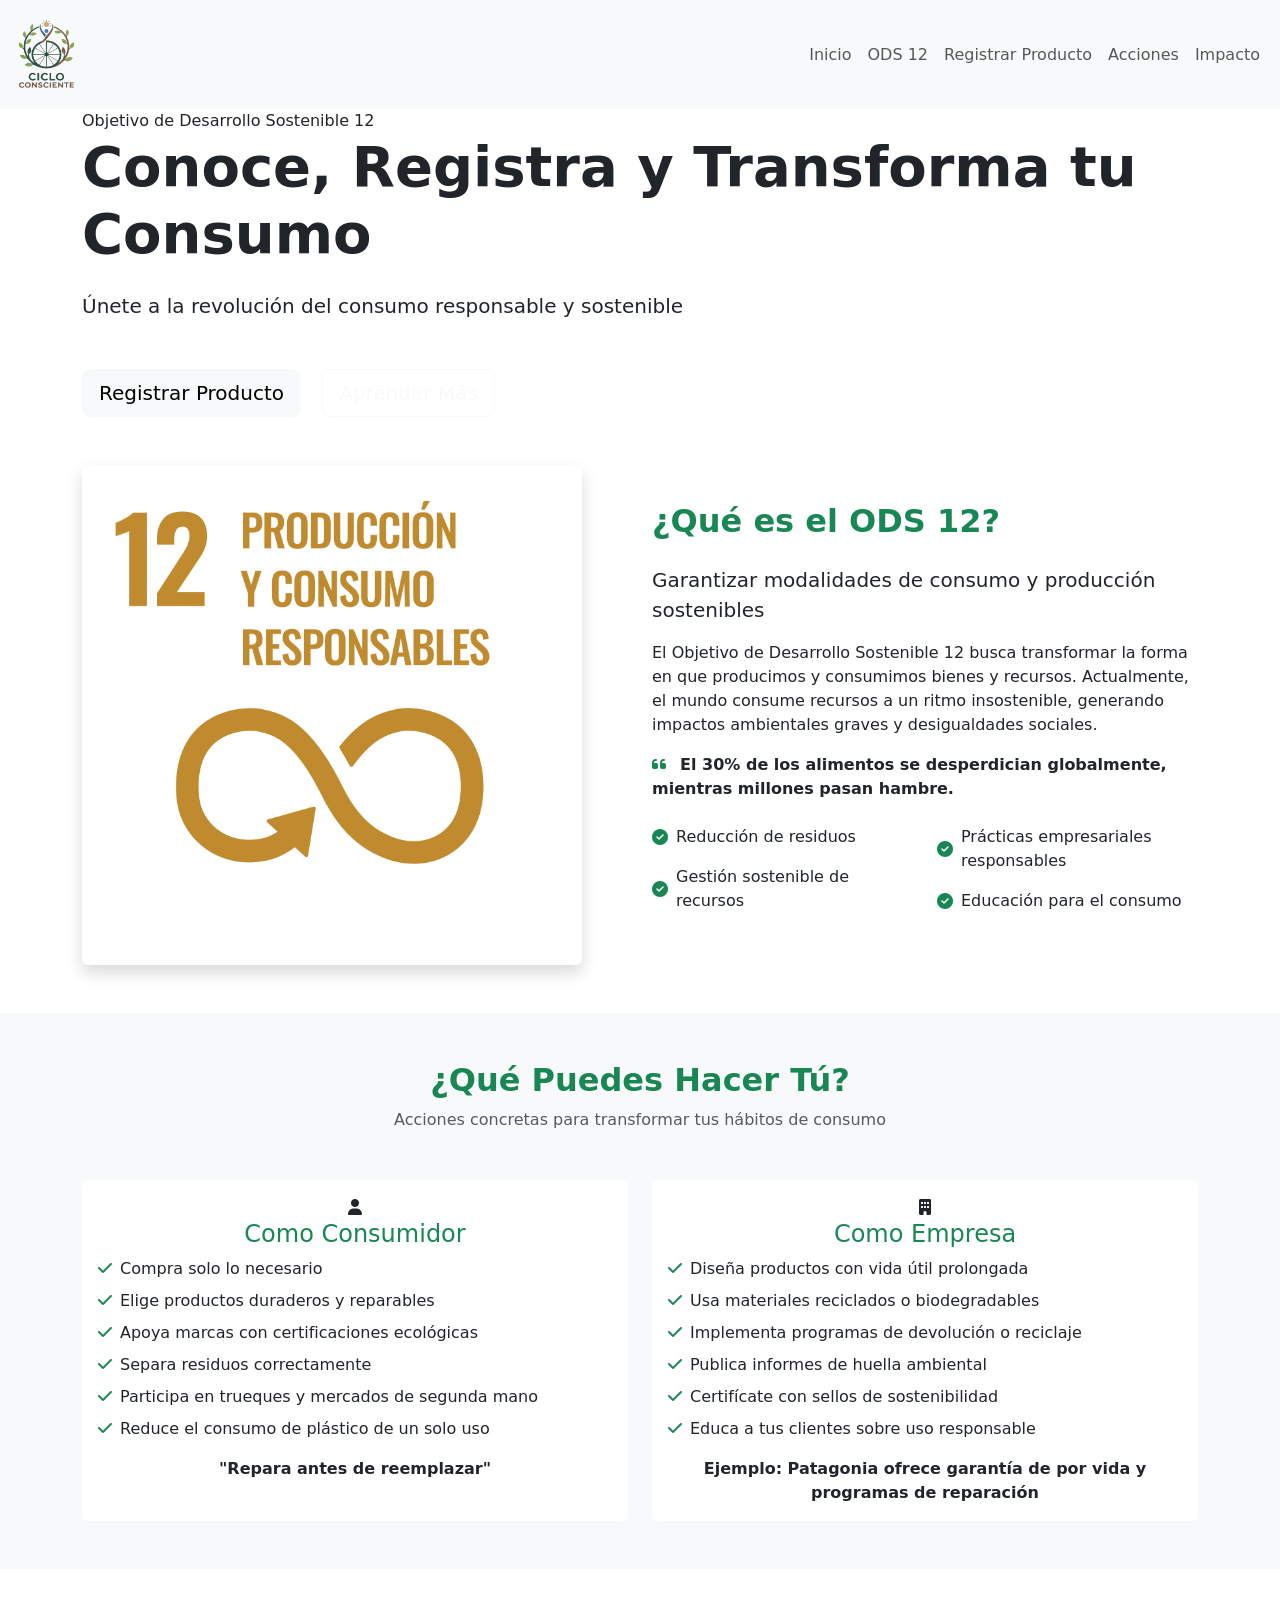
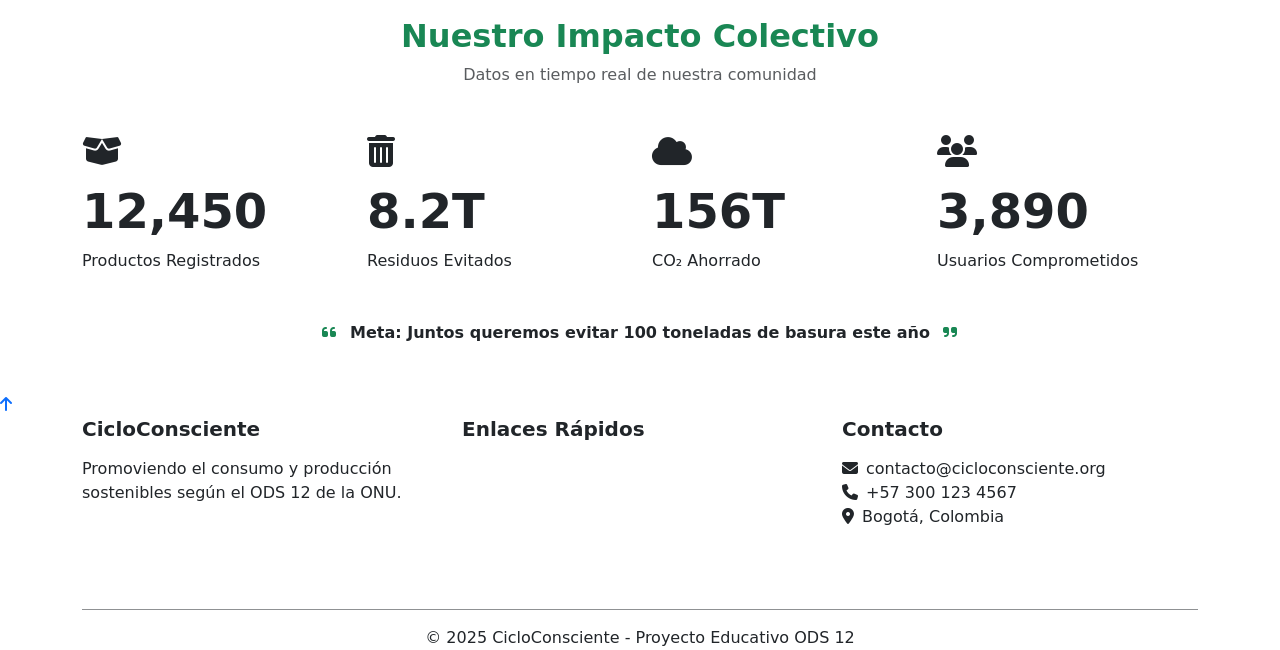
==== index.html @ aa22f6f6 "Version1" ====
<!DOCTYPE html>
<html lang="es">
<head>
    <meta charset="UTF-8">
    <meta name="viewport" content="width=device-width, initial-scale=1.0">
    <title>CicloConsciente - ODS 12</title>
    
    <link href="https://cdn.jsdelivr.net/npm/bootstrap@5.3.0/dist/css/bootstrap.min.css" rel="stylesheet">
    <link rel="stylesheet" href="https://cdnjs.cloudflare.com/ajax/libs/font-awesome/6.4.0/css/all.min.css">
    <link rel="stylesheet" href="style.css">

</head>

<body>
    <!-- BARRA DE NAVEGACION -->
    <nav class="navbar navbar-expand-lg navbar-light bg-light">
  <div class="container-fluid">
    <a class="navbar-brand" href="index.html">
    <img src="img/LogoODS12.png" alt="Logo CicloConscienteODS12" width="70px" height="80px" class="d-inline-block align-text-top">
        
    </a>
            <button class="navbar-toggler" type="button" data-bs-toggle="collapse" data-bs-target="#navbarNav">
                <span class="navbar-toggler-icon"></span>
            </button>
            <div class="collapse navbar-collapse" id="navbarNav">
                <ul class="navbar-nav ms-auto">
                    <li class="nav-item"><a class="nav-link" href="#inicio">Inicio</a></li>
                    <li class="nav-item"><a class="nav-link" href="#ods12">ODS 12</a></li>
                    <li class="nav-item"><a class="nav-link" href="RegistroProductos.html" target="_blank">Registrar Producto</a></li>
                    <li class="nav-item"><a class="nav-link" href="#acciones">Acciones</a></li>
                    <li class="nav-item"><a class="nav-link" href="#impacto">Impacto</a></li>
                </ul>
            </div>
        </div>
    </nav>

    <!-- Hero Section -->
    <section class="hero-section" id="inicio">
        <div class="container">
            <div class="ods-badge">Objetivo de Desarrollo Sostenible 12</div>
            <h1 class="display-4 fw-bold mb-4">Conoce, Registra y Transforma tu Consumo</h1>
            <p class="lead mb-5">Únete a la revolución del consumo responsable y sostenible</p>
            <a href="#registro" class="btn btn-light btn-lg me-3">Registrar Producto</a>
            <a href="#ods12" class="btn btn-outline-light btn-lg">Aprender Más</a>
        </div>
    </section>

    <!-- ODS 12 Section -->
    <section class="py-5" id="ods12">
        <div class="container">
            <div class="row align-items-center">
                <div class="col-lg-6 mb-4 mb-lg-0">
                    <a href="https://www.un.org/sustainabledevelopment/es/sustainable-consumption-production/" target="_blank">
                        <img src="img/Onsumo Responsabe ODS12.png" class="img-fluid rounded shadow" alt="ODS 12" width="500px" height="600px">
                    </a>
                    
                </div>
                <div class="col-lg-6">
                    <h2 class="fw-bold text-success mb-4">¿Qué es el ODS 12?</h2>
                    <p class="lead">Garantizar modalidades de consumo y producción sostenibles</p>
                    <p>El Objetivo de Desarrollo Sostenible 12 busca transformar la forma en que producimos y consumimos bienes y recursos. Actualmente, el mundo consume recursos a un ritmo insostenible, generando impactos ambientales graves y desigualdades sociales.</p>
                    
                    <div class="quote-box">
                        <i class="fas fa-quote-left me-2 text-success"></i>
                        <strong>El 30% de los alimentos se desperdician globalmente, mientras millones pasan hambre.</strong>
                    </div>
                    
                    <div class="row mt-4">
                        <div class="col-md-6">
                            <div class="d-flex align-items-center mb-3">
                                <i class="fas fa-check-circle text-success me-2"></i>
                                <span>Reducción de residuos</span>
                            </div>
                            <div class="d-flex align-items-center mb-3">
                                <i class="fas fa-check-circle text-success me-2"></i>
                                <span>Gestión sostenible de recursos</span>
                            </div>
                        </div>
                        <div class="col-md-6">
                            <div class="d-flex align-items-center mb-3">
                                <i class="fas fa-check-circle text-success me-2"></i>
                                <span>Prácticas empresariales responsables</span>
                            </div>
                            <div class="d-flex align-items-center mb-3">
                                <i class="fas fa-check-circle text-success me-2"></i>
                                <span>Educación para el consumo</span>
                            </div>
                        </div>
                    </div>
                </div>
            </div>
        </div>
    </section>

    
    <!-- Acciones Section -->
    <section class="py-5 bg-light" id="acciones">
        <div class="container">
            <div class="text-center mb-5">
                <h2 class="fw-bold text-success">¿Qué Puedes Hacer Tú?</h2>
                <p class="text-muted">Acciones concretas para transformar tus hábitos de consumo</p>
            </div>
            
            <div class="row g-4">
                <div class="col-md-6">
                    <div class="card feature-card h-100 border-0">
                        <div class="card-body text-center">
                            <div class="card-icon">
                                <i class="fas fa-user"></i>
                            </div>
                            <h4 class="card-title text-success">Como Consumidor</h4>
                            <ul class="list-unstyled text-start">
                                <li class="mb-2"><i class="fas fa-check text-success me-2"></i>Compra solo lo necesario</li>
                                <li class="mb-2"><i class="fas fa-check text-success me-2"></i>Elige productos duraderos y reparables</li>
                                <li class="mb-2"><i class="fas fa-check text-success me-2"></i>Apoya marcas con certificaciones ecológicas</li>
                                <li class="mb-2"><i class="fas fa-check text-success me-2"></i>Separa residuos correctamente</li>
                                <li class="mb-2"><i class="fas fa-check text-success me-2"></i>Participa en trueques y mercados de segunda mano</li>
                                <li class="mb-2"><i class="fas fa-check text-success me-2"></i>Reduce el consumo de plástico de un solo uso</li>
                            </ul>
                            <div class="quote-box mt-3">
                                <strong>"Repara antes de reemplazar"</strong>
                            </div>
                        </div>
                    </div>
                </div>
                
                <div class="col-md-6">
                    <div class="card feature-card h-100 border-0">
                        <div class="card-body text-center">
                            <div class="card-icon">
                                <i class="fas fa-building"></i>
                            </div>
                            <h4 class="card-title text-success">Como Empresa</h4>
                            <ul class="list-unstyled text-start">
                                <li class="mb-2"><i class="fas fa-check text-success me-2"></i>Diseña productos con vida útil prolongada</li>
                                <li class="mb-2"><i class="fas fa-check text-success me-2"></i>Usa materiales reciclados o biodegradables</li>
                                <li class="mb-2"><i class="fas fa-check text-success me-2"></i>Implementa programas de devolución o reciclaje</li>
                                <li class="mb-2"><i class="fas fa-check text-success me-2"></i>Publica informes de huella ambiental</li>
                                <li class="mb-2"><i class="fas fa-check text-success me-2"></i>Certifícate con sellos de sostenibilidad</li>
                                <li class="mb-2"><i class="fas fa-check text-success me-2"></i>Educa a tus clientes sobre uso responsable</li>
                            </ul>
                            <div class="quote-box mt-3">
                                <strong>Ejemplo: Patagonia ofrece garantía de por vida y programas de reparación</strong>
                            </div>
                        </div>
                    </div>
                </div>
            </div>
        </div>
    </section>

    <!-- Impacto Section  --><!-- cambiar el impacto por datos reales como la cantidad de residuos 
     que se generan en colombia y como se ha reducido, personas que reciclan y proyeccion de lo que queremos lograr
     con el proyecto -->
    <section class="py-5" id="impacto">
        <div class="container">
            <div class="text-center mb-5">
                <h2 class="fw-bold text-success">Nuestro Impacto Colectivo</h2>
                <p class="text-muted">Datos en tiempo real de nuestra comunidad</p>
            </div>
            
            <div class="row g-4">
                <div class="col-md-3">
                    <div class="stats-card">
                        <i class="fas fa-box-open fa-2x mb-3"></i>
                        <h3 class="display-5 fw-bold">12,450</h3>
                        <p class="mb-0">Productos Registrados</p>
                    </div>
                </div>
                <div class="col-md-3">
                    <div class="stats-card">
                        <i class="fas fa-trash-alt fa-2x mb-3"></i>
                        <h3 class="display-5 fw-bold">8.2T</h3>
                        <p class="mb-0">Residuos Evitados</p>
                    </div>
                </div>
                <div class="col-md-3">
                    <div class="stats-card">
                        <i class="fas fa-cloud fa-2x mb-3"></i>
                        <h3 class="display-5 fw-bold">156T</h3>
                        <p class="mb-0">CO₂ Ahorrado</p>
                    </div>
                </div>
                <div class="col-md-3">
                    <div class="stats-card">
                        <i class="fas fa-users fa-2x mb-3"></i>
                        <h3 class="display-5 fw-bold">3,890</h3>
                        <p class="mb-0">Usuarios Comprometidos</p>
                    </div>
                </div>
            </div>
            
            <div class="text-center mt-5">
                <div class="quote-box">
                    <i class="fas fa-quote-left me-2 text-success"></i>
                    <strong>Meta: Juntos queremos evitar 100 toneladas de basura este año</strong>
                    <i class="fas fa-quote-right ms-2 text-success"></i>
                </div>
            </div>
        </div>
    </section>

  
<a id="inicio"></a>
  <a href="#inicio" class="btn-subir" title="Ir inicio">
  <i class="fa-solid fa-arrow-up"></i>
</a><!--  --BOTON PARA SUBIR -->


    <!-- Footer -->
    <footer class="footer">
        <div class="container">
            <div class="row">
                <div class="col-md-4 mb-4">
                    <h5 class="fw-bold mb-3">CicloConsciente</h5>
                    <p>Promoviendo el consumo y producción sostenibles según el ODS 12 de la ONU.</p>
                    <div class="d-flex gap-3 mt-3">
                        <a href="#" class="text-white"><i class="fab fa-facebook-f"></i></a>
                        <a href="#" class="text-white"><i class="fab fa-twitter"></i></a>
                        <a href="#" class="text-white"><i class="fab fa-instagram"></i></a>
                    </div>
                </div>
                <div class="col-md-4 mb-4">
                    <h5 class="fw-bold mb-3">Enlaces Rápidos</h5>
                    <ul class="list-unstyled">
                        <li><a href="#ods12" class="text-white text-decoration-none">¿Qué es el ODS 12?</a></li>
                        <li><a href="#registro" class="text-white text-decoration-none">Registrar Producto</a></li>
                        <li><a href="#acciones" class="text-white text-decoration-none">Acciones para Consumidores</a></li>
                        <li><a href="#acciones" class="text-white text-decoration-none">Acciones para Empresas</a></li>
                    </ul>
                </div>
                <div class="col-md-4 mb-4">
                    <h5 class="fw-bold mb-3">Contacto</h5>
                    <ul class="list-unstyled">
                        <li><i class="fas fa-envelope me-2"></i>contacto@cicloconsciente.org</li>
                        <li><i class="fas fa-phone me-2"></i>+57 300 123 4567</li>
                        <li><i class="fas fa-map-marker-alt me-2"></i>Bogotá, Colombia</li>
                    </ul>
                </div>
            </div>
            <hr class="bg-white opacity-50">
            <div class="text-center">
                <p class="mb-0">&copy; 2025 CicloConsciente - Proyecto Educativo ODS 12</p>
            </div>
        </div>
    </footer>

    <script src="https://cdn.jsdelivr.net/npm/bootstrap@5.3.0/dist/js/bootstrap.bundle.min.js"></script>
    <script>
        // Form submission handler
        document.getElementById('productoForm').addEventListener('submit', function(e) {
            e.preventDefault();
            alert('¡Producto registrado exitosamente! Gracias por contribuir al ODS 12.');
            this.reset();
        });
        
        // Smooth scrolling for navigation links
        document.querySelectorAll('a[href^="#"]').forEach(anchor => {
            anchor.addEventListener('click', function (e) {
                e.preventDefault();
                document.querySelector(this.getAttribute('href')).scrollIntoView({
                    behavior: 'smooth'
                });
            });
        });
    </script>
</body>
</html>
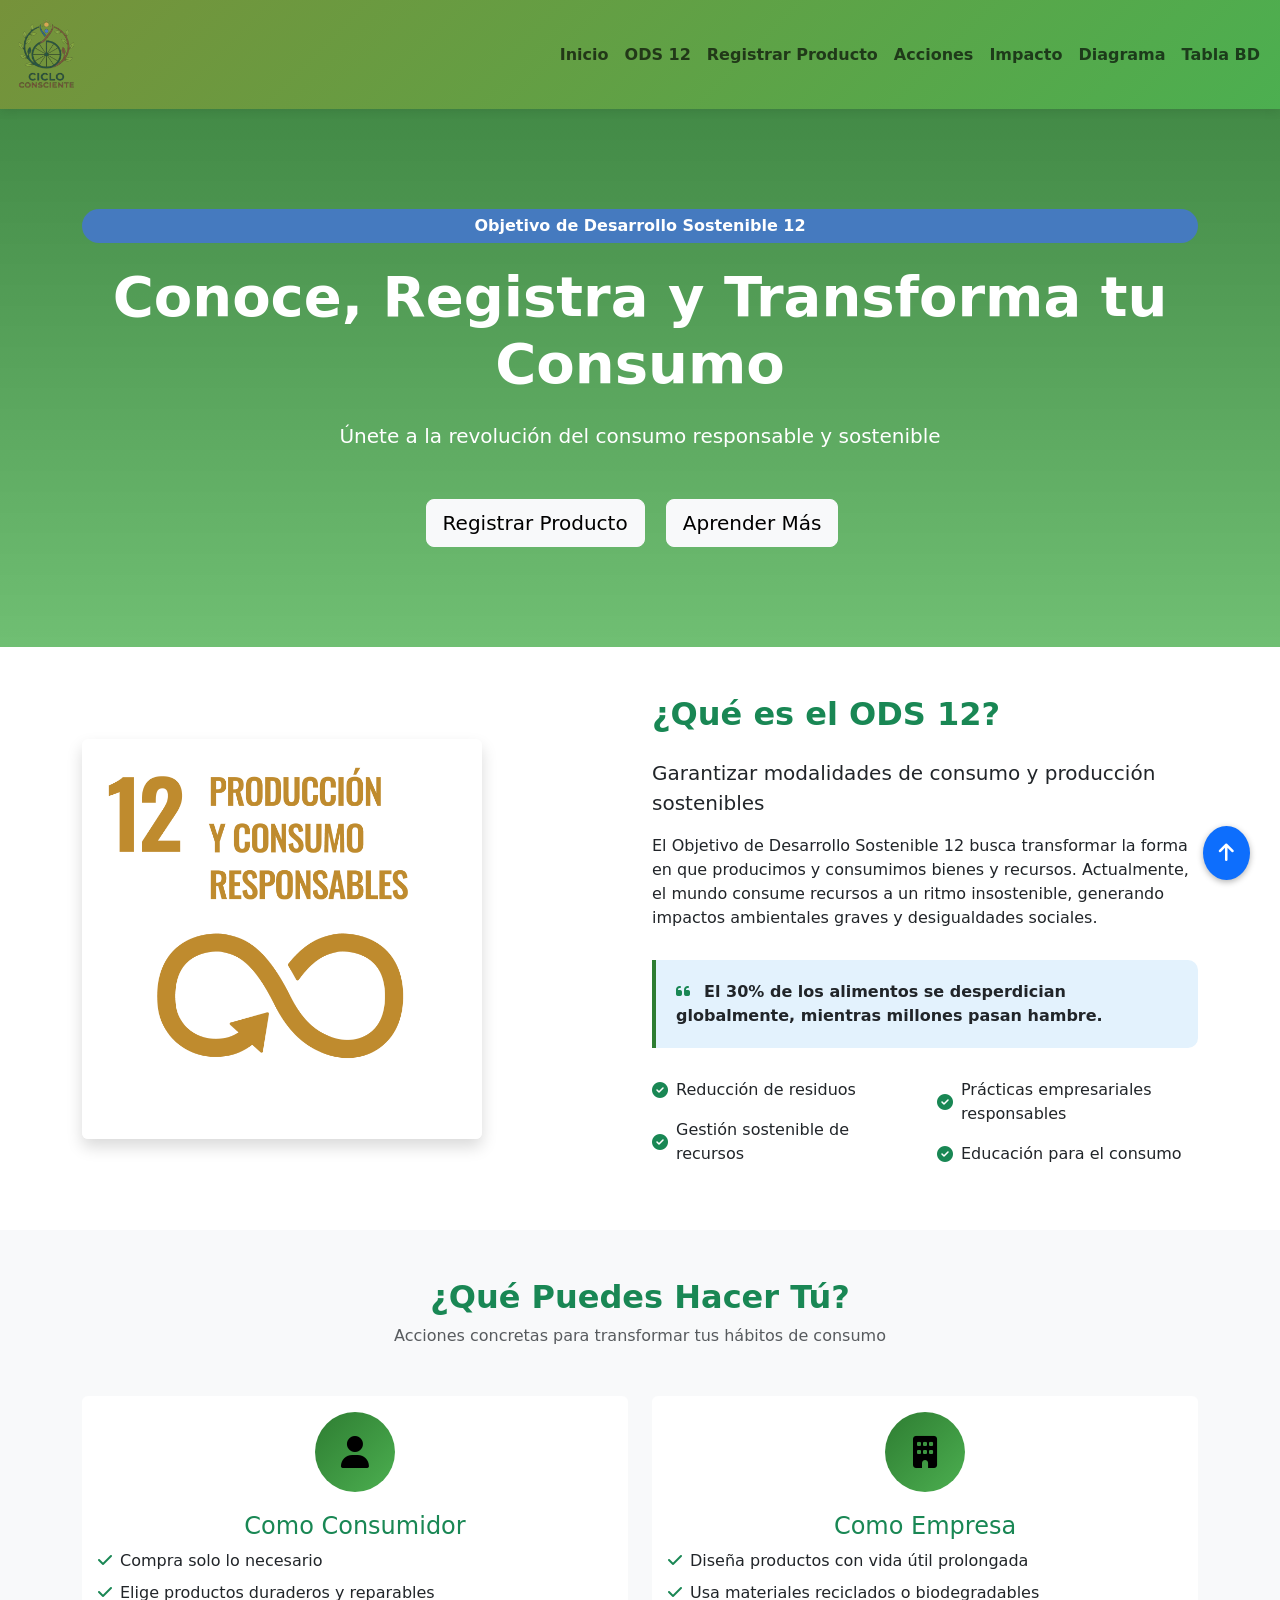
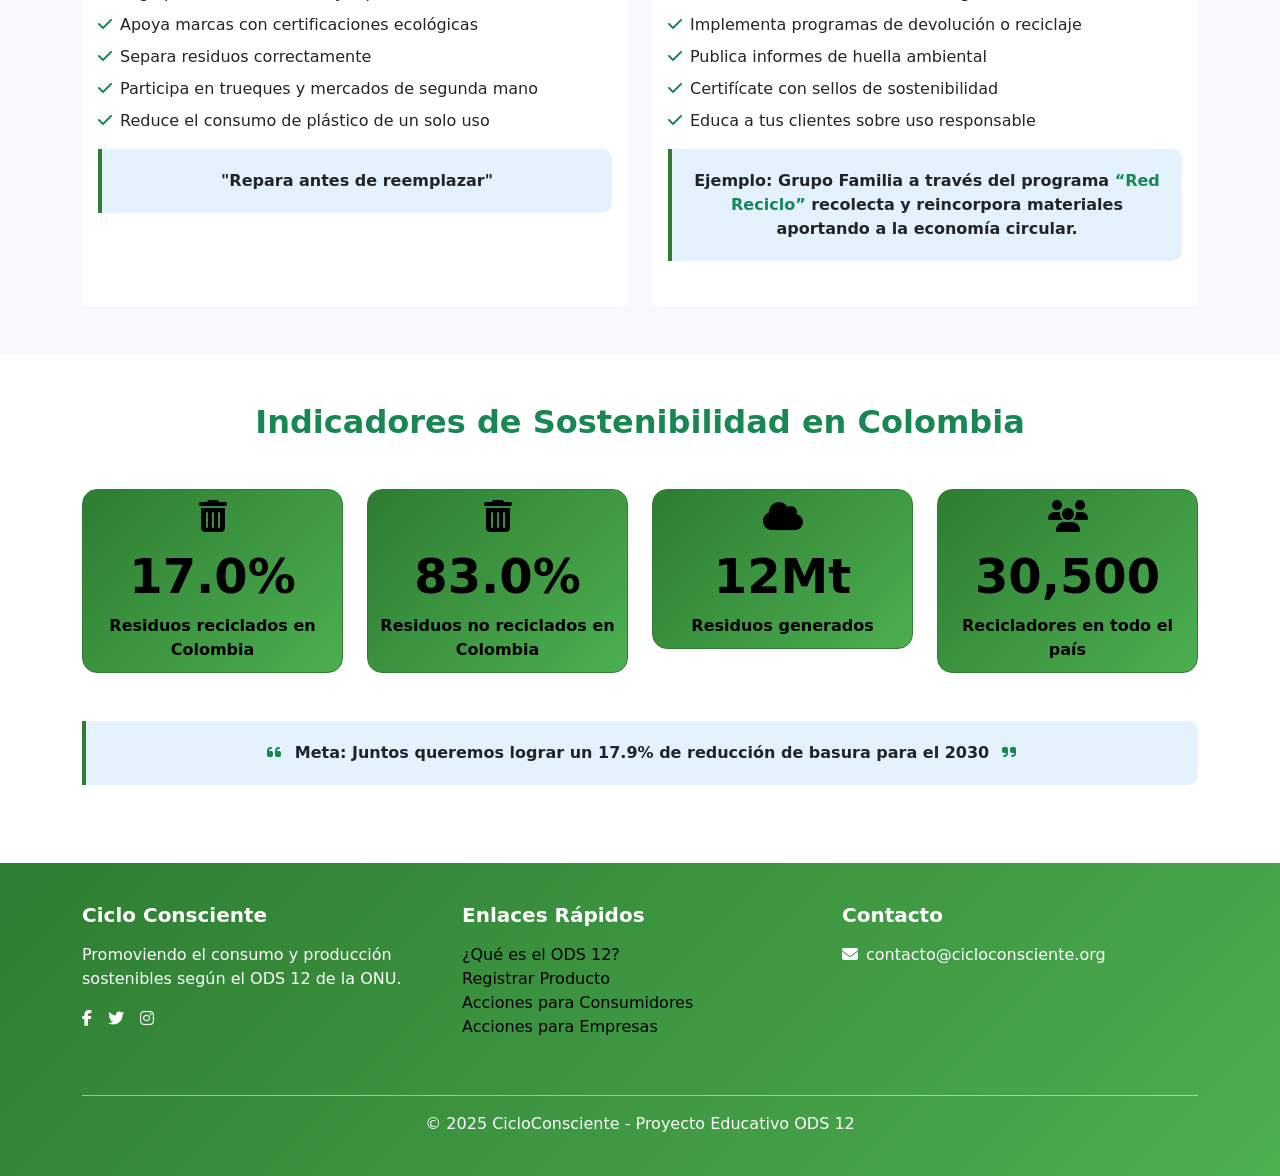
==== commit f9f3e624: "Version3" ====
--- a/index.html
+++ b/index.html
@@ -4,7 +4,7 @@
     <meta charset="UTF-8">
     <meta name="viewport" content="width=device-width, initial-scale=1.0">
     <title>CicloConsciente - ODS 12</title>
-    
+    <link rel="stylesheet" href="style/style.css">
     <link href="https://cdn.jsdelivr.net/npm/bootstrap@5.3.0/dist/css/bootstrap.min.css" rel="stylesheet">
     <link rel="stylesheet" href="https://cdnjs.cloudflare.com/ajax/libs/font-awesome/6.4.0/css/all.min.css">
     <link rel="stylesheet" href="style.css">
@@ -24,34 +24,39 @@
             </button>
             <div class="collapse navbar-collapse" id="navbarNav">
                 <ul class="navbar-nav ms-auto">
-                    <li class="nav-item"><a class="nav-link" href="#inicio">Inicio</a></li>
-                    <li class="nav-item"><a class="nav-link" href="#ods12">ODS 12</a></li>
-                    <li class="nav-item"><a class="nav-link" href="RegistroProductos.html" target="_blank">Registrar Producto</a></li>
-                    <li class="nav-item"><a class="nav-link" href="#acciones">Acciones</a></li>
-                    <li class="nav-item"><a class="nav-link" href="#impacto">Impacto</a></li>
+                    
+                    <li class="nav-item"><a class="nav-link" href="#inicio"><strong> Inicio</strong></a></li>
+                    <li class="nav-item"><a class="nav-link" href="#ods12"><strong> ODS 12</strong></a></li>
+                    <li class="nav-item"><a class="nav-link" href="RegistroProductos.html" target="_blank"><strong> Registrar Producto</strong></a></li>
+                    <li class="nav-item"><a class="nav-link" href="#acciones"><strong> Acciones</strong></a></li>
+                    <li class="nav-item"><a class="nav-link" href="#impacto"><strong> Impacto</strong></a></li>
+                    <li class="nav-item"><a class="nav-link" href="Doc/Base de datos actualizada.drawio (1).pdf" target="_blank"><strong> Diagrama </strong></a></li>
+                    <li class="nav-item"><a class="nav-link" href="Doc/Base de datos.pdf" target="_blank"><strong> Tabla BD</strong></a></li>
                 </ul>
             </div>
         </div>
     </nav>
 
-    <!-- Hero Section -->
-    <section class="hero-section" id="inicio">
-        <div class="container">
-            <div class="ods-badge">Objetivo de Desarrollo Sostenible 12</div>
-            <h1 class="display-4 fw-bold mb-4">Conoce, Registra y Transforma tu Consumo</h1>
-            <p class="lead mb-5">Únete a la revolución del consumo responsable y sostenible</p>
-            <a href="#registro" class="btn btn-light btn-lg me-3">Registrar Producto</a>
-            <a href="#ods12" class="btn btn-outline-light btn-lg">Aprender Más</a>
-        </div>
-    </section>
+    <!-- Hero Section --> 
+<section class="hero-section" id="inicio">
+    <div class="container">
+        <div class="ods-badge">Objetivo de Desarrollo Sostenible 12</div>
+        <h1 class="display-4 fw-bold mb-4">Conoce, Registra y Transforma tu Consumo</h1>
+        <p class="lead mb-5">Únete a la revolución del consumo responsable y sostenible</p>
+        <a href="RegistroProductos.html" target="_blank" class="btn btn-light btn-lg me-3">Registrar Producto</a>
+        <a href="https://www.un.org/sustainabledevelopment/es/sustainable-consumption-production/" target="_blank" class="btn btn-light btn-lg me-3">Aprender Más</a>
+    </div>
+</section>
+
+    </div>
+</section>
 
     <!-- ODS 12 Section -->
     <section class="py-5" id="ods12">
         <div class="container">
             <div class="row align-items-center">
                 <div class="col-lg-6 mb-4 mb-lg-0">
-                    <a href="https://www.un.org/sustainabledevelopment/es/sustainable-consumption-production/" target="_blank">
-                        <img src="img/Onsumo Responsabe ODS12.png" class="img-fluid rounded shadow" alt="ODS 12" width="500px" height="600px">
+                        <img src="img/Onsumo Responsabe ODS12.png" class="img-fluid rounded shadow" alt="ODS 12" width="400px" height="500px">
                     </a>
                     
                 </div>
@@ -140,7 +145,7 @@
                                 <li class="mb-2"><i class="fas fa-check text-success me-2"></i>Educa a tus clientes sobre uso responsable</li>
                             </ul>
                             <div class="quote-box mt-3">
-                                <strong>Ejemplo: Patagonia ofrece garantía de por vida y programas de reparación</strong>
+                                <strong>Ejemplo: Grupo Familia a través del programa <a class="text-success" href="https://cempre.org.co/redreciclo/" target="_blank">“Red Reciclo”</a> recolecta y reincorpora materiales aportando a la economía circular.</strong>
                             </div>
                         </div>
                     </div>
@@ -149,43 +154,47 @@
         </div>
     </section>
 
-    <!-- Impacto Section  --><!-- cambiar el impacto por datos reales como la cantidad de residuos 
-     que se generan en colombia y como se ha reducido, personas que reciclan y proyeccion de lo que queremos lograr
-     con el proyecto -->
+    <!-- Impact Section -->
     <section class="py-5" id="impacto">
         <div class="container">
             <div class="text-center mb-5">
-                <h2 class="fw-bold text-success">Nuestro Impacto Colectivo</h2>
-                <p class="text-muted">Datos en tiempo real de nuestra comunidad</p>
+                <h2 class="fw-bold text-success">Indicadores de Sostenibilidad en Colombia</h2>
+                
             </div>
             
             <div class="row g-4">
                 <div class="col-md-3">
-                    <div class="stats-card">
-                        <i class="fas fa-box-open fa-2x mb-3"></i>
-                        <h3 class="display-5 fw-bold">12,450</h3>
-                        <p class="mb-0">Productos Registrados</p>
-                    </div>
-                </div>
-                <div class="col-md-3">
+                    <a href="https://www.corresponsables.com/col/actualidad/atica-en-colombia-solamente-se-recicla-el-17-de-los-residuos/#:~:text=En%20Colombia%20solamente%20se%20recicla%20el%2017%25%20de%20los%20residuos."
+                       target="_blank" class="estadistica">
                     <div class="stats-card">
                         <i class="fas fa-trash-alt fa-2x mb-3"></i>
-                        <h3 class="display-5 fw-bold">8.2T</h3>
-                        <p class="mb-0">Residuos Evitados</p>
-                    </div>
-                </div>
-                <div class="col-md-3">
+                        <h3 class="display-5 fw-bold">17.0%</h3>
+                        <p class="mb-0"><strong>Residuos reciclados en Colombia</strong></p>
+                        </a>
+                    </div>
+                </div>
+                <div class="col-md-3">
+                    <div class="stats-card">
+                        <i class="fas fa-trash-alt fa-2x mb-3"></i>
+                        <h3 class="display-5 fw-bold">83.0%</h3>
+                        <p class="mb-0"> <strong>Residuos no reciclados en Colombia</strong></p>
+                    </div>
+                </div>
+                <div class="col-md-3">
+                    <a href="https://www.eltiempo.com/economia/sectores/que-hacen-los-colombianos-con-la-basura-que-producen-cada-ano-673208#:~:text=Colombia%20produce%2012%20millones%20de,basura%2C%20pero%20recicla%20solo%2017%20%25"
+                       target="_blank" class="estadistica">
                     <div class="stats-card">
                         <i class="fas fa-cloud fa-2x mb-3"></i>
-                        <h3 class="display-5 fw-bold">156T</h3>
-                        <p class="mb-0">CO₂ Ahorrado</p>
+                        <h3 class="display-5 fw-bold">12Mt</h3>
+                        <p class="mb-0"><strong>Residuos generados</strong></p>
+                        </a>
                     </div>
                 </div>
                 <div class="col-md-3">
                     <div class="stats-card">
                         <i class="fas fa-users fa-2x mb-3"></i>
-                        <h3 class="display-5 fw-bold">3,890</h3>
-                        <p class="mb-0">Usuarios Comprometidos</p>
+                        <h3 class="display-5 fw-bold">30,500</h3>
+                        <p class="mb-0"><strong>Recicladores en todo el país</strong></p>
                     </div>
                 </div>
             </div>
@@ -193,7 +202,7 @@
             <div class="text-center mt-5">
                 <div class="quote-box">
                     <i class="fas fa-quote-left me-2 text-success"></i>
-                    <strong>Meta: Juntos queremos evitar 100 toneladas de basura este año</strong>
+                    <strong>Meta: Juntos queremos lograr un 17.9% de reducción de basura para el 2030</strong>
                     <i class="fas fa-quote-right ms-2 text-success"></i>
                 </div>
             </div>
@@ -212,7 +221,7 @@
         <div class="container">
             <div class="row">
                 <div class="col-md-4 mb-4">
-                    <h5 class="fw-bold mb-3">CicloConsciente</h5>
+                    <h5 class="fw-bold mb-3">Ciclo Consciente</h5>
                     <p>Promoviendo el consumo y producción sostenibles según el ODS 12 de la ONU.</p>
                     <div class="d-flex gap-3 mt-3">
                         <a href="#" class="text-white"><i class="fab fa-facebook-f"></i></a>
@@ -223,18 +232,17 @@
                 <div class="col-md-4 mb-4">
                     <h5 class="fw-bold mb-3">Enlaces Rápidos</h5>
                     <ul class="list-unstyled">
-                        <li><a href="#ods12" class="text-white text-decoration-none">¿Qué es el ODS 12?</a></li>
-                        <li><a href="#registro" class="text-white text-decoration-none">Registrar Producto</a></li>
-                        <li><a href="#acciones" class="text-white text-decoration-none">Acciones para Consumidores</a></li>
-                        <li><a href="#acciones" class="text-white text-decoration-none">Acciones para Empresas</a></li>
+                        <li><a href="#ods12" class="text-black text-decoration-none">¿Qué es el ODS 12?</a></li>
+                        <li><a href="RegistroProductos.html" class="text-black text-decoration-none">Registrar Producto</a></li>
+                        <li><a href="#acciones" class="text-black text-decoration-none">Acciones para Consumidores</a></li>
+                        <li><a href="#acciones" class="text-black text-decoration-none">Acciones para Empresas</a></li>
                     </ul>
                 </div>
                 <div class="col-md-4 mb-4">
                     <h5 class="fw-bold mb-3">Contacto</h5>
                     <ul class="list-unstyled">
                         <li><i class="fas fa-envelope me-2"></i>contacto@cicloconsciente.org</li>
-                        <li><i class="fas fa-phone me-2"></i>+57 300 123 4567</li>
-                        <li><i class="fas fa-map-marker-alt me-2"></i>Bogotá, Colombia</li>
+                        
                     </ul>
                 </div>
             </div>
--- a/style/style.css
+++ b/style/style.css
@@ -0,0 +1,134 @@
+:root {
+            --verde-ods: #2e7d32;
+            --verde-claro: #4caf50;
+            --azul-claro: #e3f2fd;
+            --gris-claro: #f5f5f5;
+        }
+        body {
+            font-family: '', Tahoma, Geneva, Verdana, sans-serif;
+            background-color: #ffffff;
+        }
+        .title {
+            font-size: 1.5rem;
+            font-weight: bold;
+            color: #254033;
+            padding-left: 5px;
+            ;
+        }
+        .navbar {
+            background: linear-gradient(135deg, #76923a, var(--verde-claro));
+            box-shadow: 0 2px 10px rgba(0,0,0,0.1);
+        }
+        
+        .hero-section {
+            background: linear-gradient(rgba(46, 125, 50, 0.9), rgba(76, 175, 80, 0.8)), url('https://placehold.co/1200x600/2e7d32/ffffff?text=Consumo+Sostenible') center/cover no-repeat;
+            color: white;
+            padding: 100px 0;
+            text-align: center;
+        }
+        
+        .card-icon {
+            width: 80px;
+            height: 80px;
+            background: linear-gradient(135deg, var(--verde-ods), var(--verde-claro));
+            border-radius: 50%;
+            display: flex;
+            align-items: center;
+            justify-content: center;
+            margin: 0 auto 20px;
+            color: black;
+            font-size: 2rem;
+        }
+        
+        .feature-card {
+            transition: transform 0.3s ease, box-shadow 0.3s ease;
+            height: 100%;
+        }
+        
+        .feature-card:hover {
+            transform: translateY(-10px);
+            box-shadow: 0 10px 30px rgba(0,0,0,0.15);
+        }
+        
+        .stats-card {
+            background: linear-gradient(135deg, var(--verde-ods), var(--verde-claro));
+            color: black;
+            border: 1px solid var(--verde-ods);
+            border-radius: 15px;
+            text-align: center;
+            padding: 10px;
+        }
+
+        .text-success {
+            color: #2e7d32;
+            text-decoration: none;
+
+        }
+        .text-success:hover {            
+            text-decoration: none;
+            color: white;
+            transform: translateY(-5px);
+            box-shadow: 0 5px 15px rgba(0,0,0,0.1);
+            transition: all 0.3s ease;
+        }
+
+        .estadistica {
+            text-decoration: none;
+            color: inherit;
+        }
+        .estadistica:hover {
+            text-decoration: none;
+            color: white;
+            transform: translateY(-5px);
+            box-shadow: 0 5px 15px rgba(0,0,0,0.1);
+            transition: all 0.3s ease;
+        }
+        .form-section {
+            background-color: var(--gris-claro);
+            padding: 60px 0;
+        }
+        
+        .footer {
+            background: linear-gradient(135deg, var(--verde-ods), var(--verde-claro));
+            color: white;
+            padding: 40px 0;
+        }
+        
+        .ods-badge {
+            background-color:#457ABF;
+            color: white;
+            padding: 5px 15px;
+            border-radius: 20px;
+            font-weight: bold;
+            margin-bottom: 20px;
+        }
+        
+        .quote-box {
+            background-color: var(--azul-claro);
+            border-left: 4px solid var(--verde-ods);
+            padding: 20px;
+            margin: 30px 0;
+            border-radius: 0 10px 10px 0;
+        }
+        .btn-subir {
+        position: fixed;
+        bottom: 20px;
+        right: 30px;
+        background-color: #0d6efd;
+        color: white;
+        padding: 12px 16px;
+        border-radius: 50%;
+        text-decoration: none;
+        font-size: 20px;
+        box-shadow: 0 2px 6px rgba(0,0,0,0.3);
+        transition: background-color 0.3s ease;
+        }
+
+.btn-subir:hover {
+  background-color: #0b5ed7;
+}
+
+.btn-subir i {
+  color: white; 
+}
+   
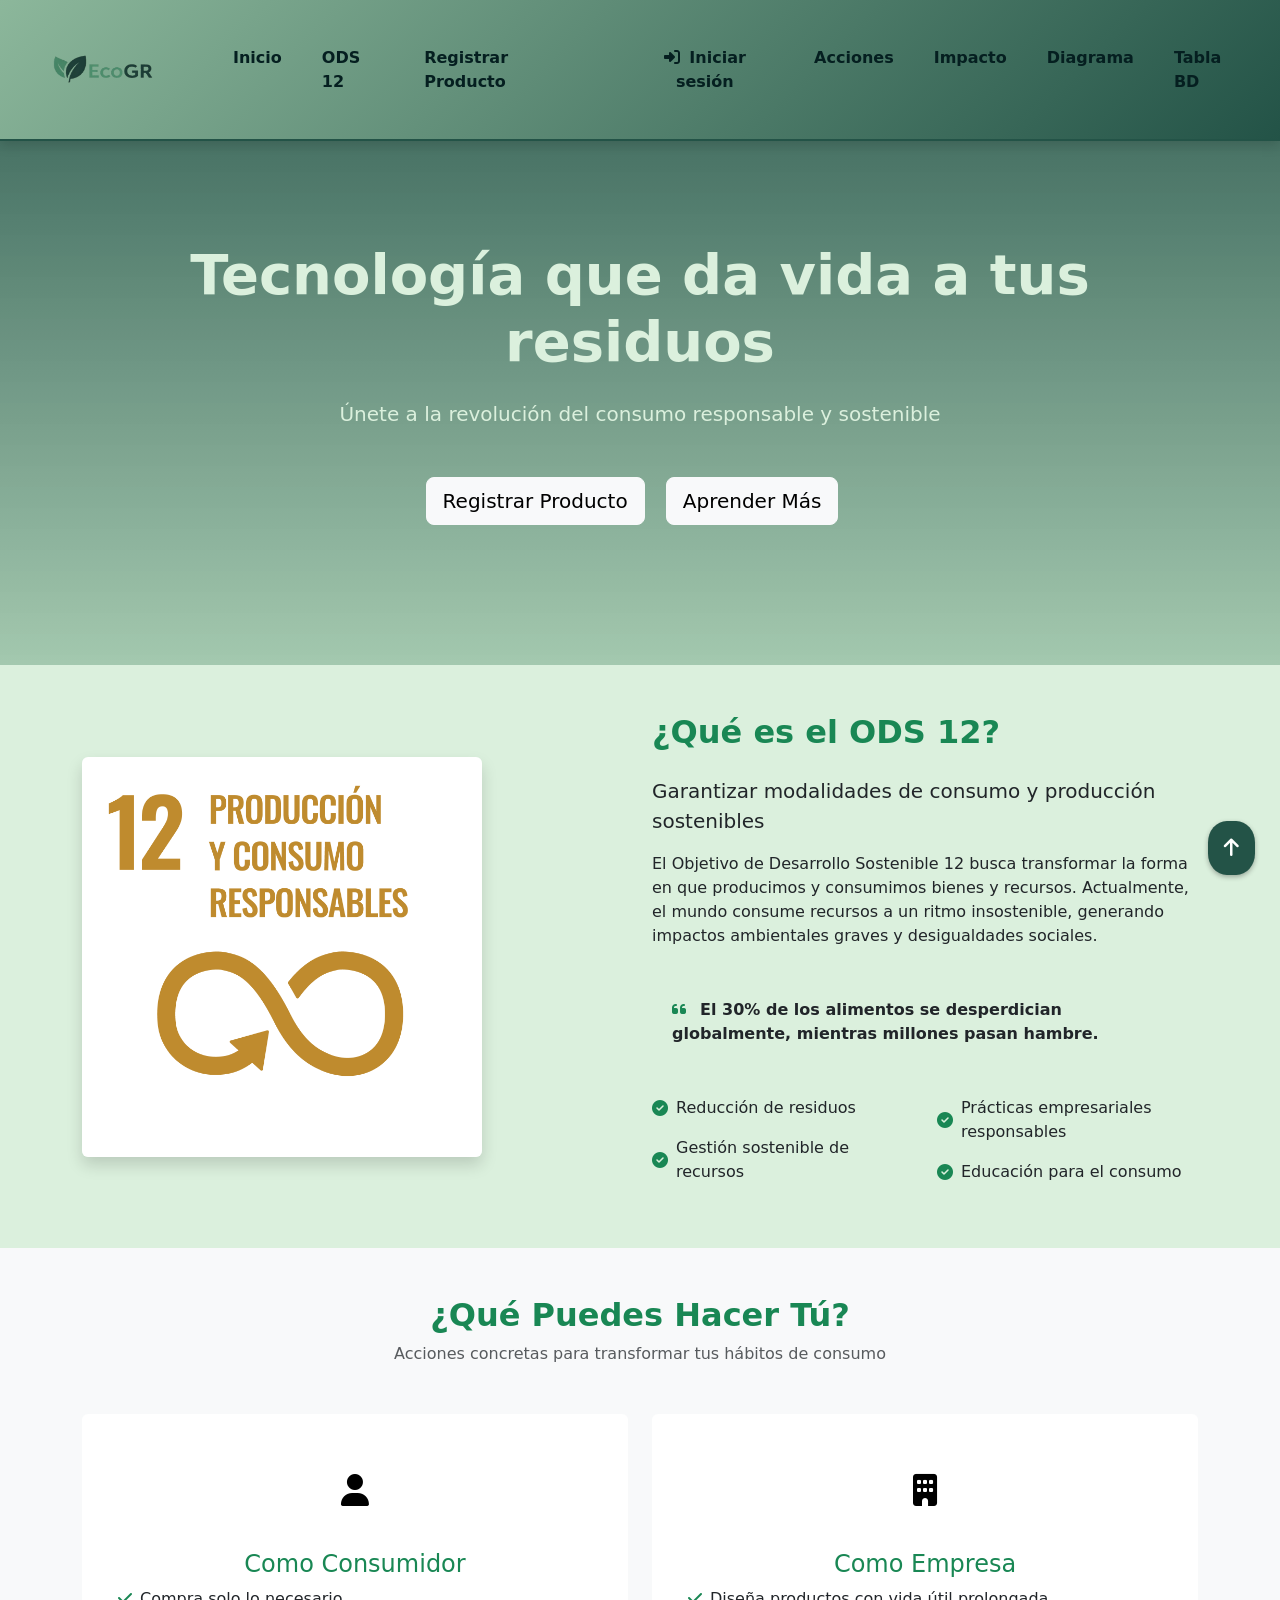
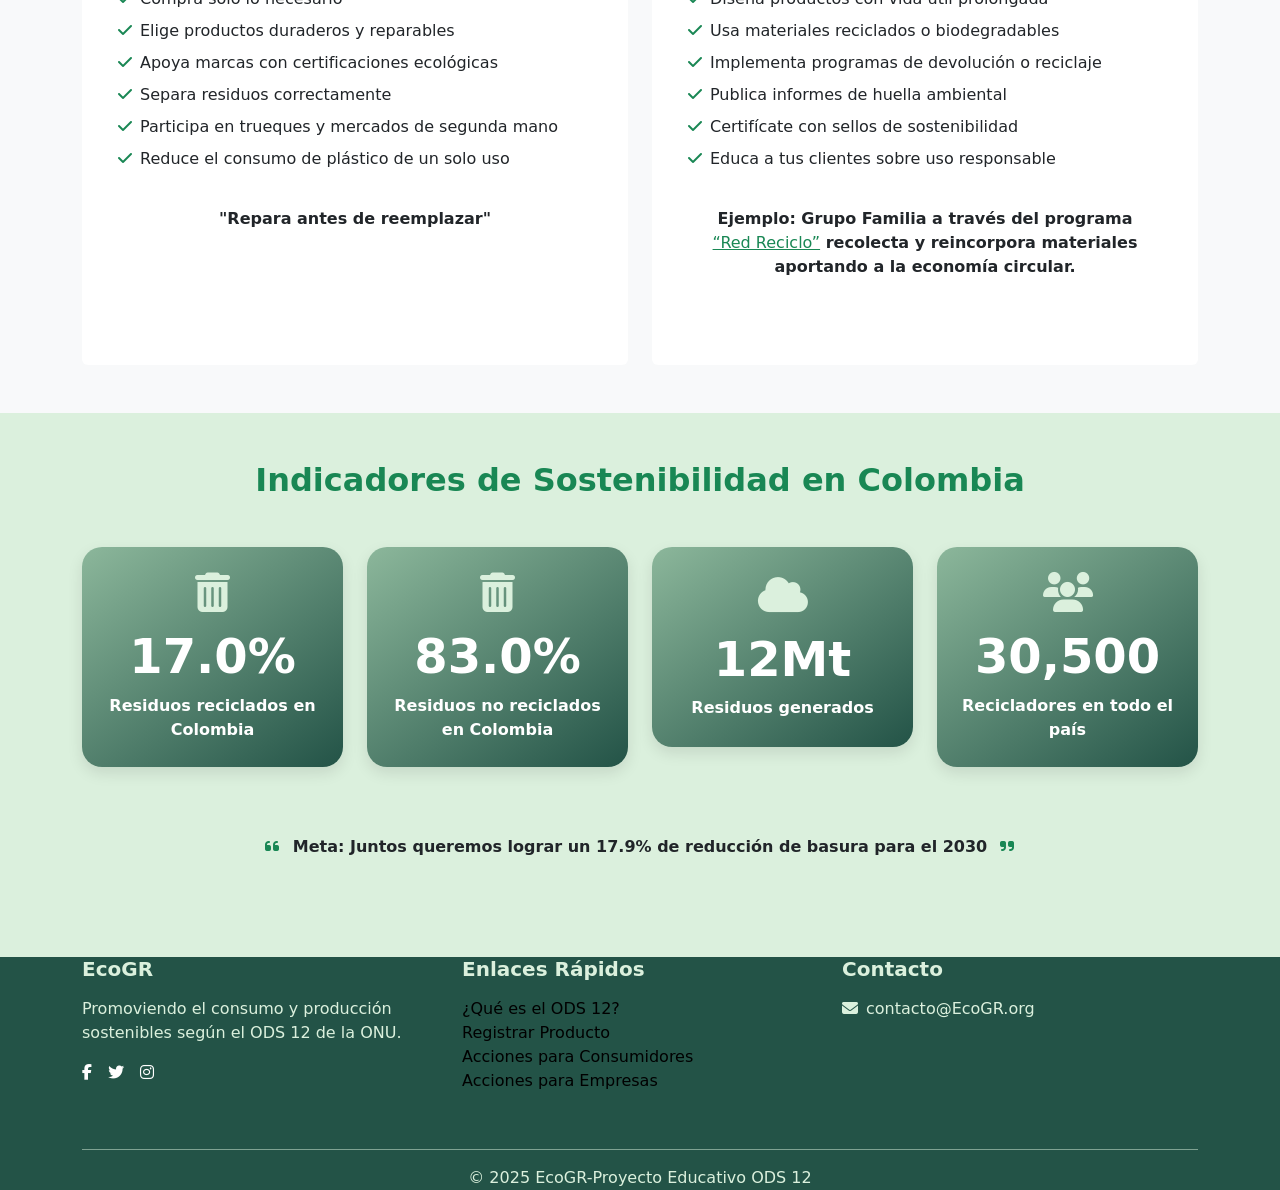
==== commit a677be23: "Actualizacion Login" ====
--- a/index.html
+++ b/index.html
@@ -3,7 +3,7 @@
 <head>
     <meta charset="UTF-8">
     <meta name="viewport" content="width=device-width, initial-scale=1.0">
-    <title>CicloConsciente - ODS 12</title>
+    <title>EcoGR</title>
     <link rel="stylesheet" href="style/style.css">
     <link href="https://cdn.jsdelivr.net/npm/bootstrap@5.3.0/dist/css/bootstrap.min.css" rel="stylesheet">
     <link rel="stylesheet" href="https://cdnjs.cloudflare.com/ajax/libs/font-awesome/6.4.0/css/all.min.css">
@@ -14,9 +14,9 @@
 <body>
     <!-- BARRA DE NAVEGACION -->
     <nav class="navbar navbar-expand-lg navbar-light bg-light">
-  <div class="container-fluid">
+    <div class="container-fluid">
     <a class="navbar-brand" href="index.html">
-    <img src="img/LogoODS12.png" alt="Logo CicloConscienteODS12" width="70px" height="80px" class="d-inline-block align-text-top">
+    <img src="img/LogoEcogr.png" alt="Logo CicloConscienteODS12" width="185px" height="110mm" class="d-inline-block align-text-top">
         
     </a>
             <button class="navbar-toggler" type="button" data-bs-toggle="collapse" data-bs-target="#navbarNav">
@@ -28,6 +28,7 @@
                     <li class="nav-item"><a class="nav-link" href="#inicio"><strong> Inicio</strong></a></li>
                     <li class="nav-item"><a class="nav-link" href="#ods12"><strong> ODS 12</strong></a></li>
                     <li class="nav-item"><a class="nav-link" href="RegistroProductos.html" target="_blank"><strong> Registrar Producto</strong></a></li>
+                    <li class="nav-item ms-2"><a class="nav-link btn btn-outline-success btn-sm" href="login.html"><i class="fas fa-sign-in-alt me-1"></i> Iniciar sesión</a>
                     <li class="nav-item"><a class="nav-link" href="#acciones"><strong> Acciones</strong></a></li>
                     <li class="nav-item"><a class="nav-link" href="#impacto"><strong> Impacto</strong></a></li>
                     <li class="nav-item"><a class="nav-link" href="Doc/Base de datos actualizada.drawio (1).pdf" target="_blank"><strong> Diagrama </strong></a></li>
@@ -40,10 +41,10 @@
     <!-- Hero Section --> 
 <section class="hero-section" id="inicio">
     <div class="container">
-        <div class="ods-badge">Objetivo de Desarrollo Sostenible 12</div>
-        <h1 class="display-4 fw-bold mb-4">Conoce, Registra y Transforma tu Consumo</h1>
+        
+        <h1 class="display-4 fw-bold mb-4">Tecnología que da vida a tus residuos</h1>
         <p class="lead mb-5">Únete a la revolución del consumo responsable y sostenible</p>
-        <a href="RegistroProductos.html" target="_blank" class="btn btn-light btn-lg me-3">Registrar Producto</a>
+        <a href="#" id="btnRegistrarProducto" class="btn btn-light btn-lg me-3">Registrar Producto</a>
         <a href="https://www.un.org/sustainabledevelopment/es/sustainable-consumption-production/" target="_blank" class="btn btn-light btn-lg me-3">Aprender Más</a>
     </div>
 </section>
@@ -165,7 +166,7 @@
             <div class="row g-4">
                 <div class="col-md-3">
                     <a href="https://www.corresponsables.com/col/actualidad/atica-en-colombia-solamente-se-recicla-el-17-de-los-residuos/#:~:text=En%20Colombia%20solamente%20se%20recicla%20el%2017%25%20de%20los%20residuos."
-                       target="_blank" class="estadistica">
+                    target="_blank" class="estadistica">
                     <div class="stats-card">
                         <i class="fas fa-trash-alt fa-2x mb-3"></i>
                         <h3 class="display-5 fw-bold">17.0%</h3>
@@ -181,15 +182,17 @@
                     </div>
                 </div>
                 <div class="col-md-3">
-                    <a href="https://www.eltiempo.com/economia/sectores/que-hacen-los-colombianos-con-la-basura-que-producen-cada-ano-673208#:~:text=Colombia%20produce%2012%20millones%20de,basura%2C%20pero%20recicla%20solo%2017%20%25"
-                       target="_blank" class="estadistica">
-                    <div class="stats-card">
-                        <i class="fas fa-cloud fa-2x mb-3"></i>
-                        <h3 class="display-5 fw-bold">12Mt</h3>
-                        <p class="mb-0"><strong>Residuos generados</strong></p>
-                        </a>
-                    </div>
-                </div>
+    
+    <a href="https://www.eltiempo.com/economia/sectores/que-hacen-los-colombianos-con-la-basura-que-producen-cada-ano-673208" 
+        target="_blank" class="estadistica">
+        
+        <div class="stats-card">
+            <i class="fas fa-cloud fa-2x mb-3"></i>
+            <h3 class="display-5 fw-bold">
+                <span class="counter" data-target="12">12</span>Mt
+            </h3>
+            <p class="mb-0"><strong>Residuos generados</strong></p>
+        </div> </a> </div>
                 <div class="col-md-3">
                     <div class="stats-card">
                         <i class="fas fa-users fa-2x mb-3"></i>
@@ -209,10 +212,10 @@
         </div>
     </section>
 
-  
+
 <a id="inicio"></a>
-  <a href="#inicio" class="btn-subir" title="Ir inicio">
-  <i class="fa-solid fa-arrow-up"></i>
+    <a href="#inicio" class="btn-subir" title="Ir inicio">
+    <i class="fa-solid fa-arrow-up"></i>
 </a><!--  --BOTON PARA SUBIR -->
 
 
@@ -221,7 +224,7 @@
         <div class="container">
             <div class="row">
                 <div class="col-md-4 mb-4">
-                    <h5 class="fw-bold mb-3">Ciclo Consciente</h5>
+                    <h5 class="fw-bold mb-3">EcoGR</h5>
                     <p>Promoviendo el consumo y producción sostenibles según el ODS 12 de la ONU.</p>
                     <div class="d-flex gap-3 mt-3">
                         <a href="#" class="text-white"><i class="fab fa-facebook-f"></i></a>
@@ -241,14 +244,14 @@
                 <div class="col-md-4 mb-4">
                     <h5 class="fw-bold mb-3">Contacto</h5>
                     <ul class="list-unstyled">
-                        <li><i class="fas fa-envelope me-2"></i>contacto@cicloconsciente.org</li>
+                        <li><i class="fas fa-envelope me-2"></i>contacto@EcoGR.org</li>
                         
                     </ul>
                 </div>
             </div>
             <hr class="bg-white opacity-50">
             <div class="text-center">
-                <p class="mb-0">&copy; 2025 CicloConsciente - Proyecto Educativo ODS 12</p>
+                <p class="mb-0">&copy; 2025 EcoGR-Proyecto Educativo ODS 12</p>
             </div>
         </div>
     </footer>
@@ -271,6 +274,19 @@
                 });
             });
         });
+
+        document.getElementById('btnRegistrarProducto')?.addEventListener('click', function(e) {
+            e.preventDefault();
+        const currentUser = localStorage.getItem('ecoGR_currentUser');
+    
+         if (currentUser) {
+            window.open('RegistroProductos.html', '_blank');
+        } else {
+            if (confirm('Debes iniciar sesión para registrar productos. ¿Quieres ir al login ahora?')) {
+            window.location.href = 'login.html';
+        }
+    }
+});
     </script>
 </body>
 </html>
--- a/style/style.css
+++ b/style/style.css
@@ -1,13 +1,14 @@
 :root {
-            --verde-ods: #2e7d32;
-            --verde-claro: #4caf50;
-            --azul-claro: #e3f2fd;
-            --gris-claro: #f5f5f5;
-        }
+    --verde-oscuro: #235347;   
+    --verde-medio: #8CB79B;    
+    --crema-fondo: #DBF0DD;    
+    --blanco: #ffffff;
+}
         body {
-            font-family: '', Tahoma, Geneva, Verdana, sans-serif;
-            background-color: #ffffff;
-        }
+    font-family: 'Segoe UI', Tahoma, Geneva, Verdana, sans-serif;
+    background-color: var(--crema-fondo) !important; /* Fondo suave y amigable */
+    color: var(--verde-oscuro);
+}
         .title {
             font-size: 1.5rem;
             font-weight: bold;
@@ -15,18 +16,57 @@
             padding-left: 5px;
             ;
         }
-        .navbar {
-            background: linear-gradient(135deg, #76923a, var(--verde-claro));
-            box-shadow: 0 2px 10px rgba(0,0,0,0.1);
-        }
-        
+        /* BARRA DE NAVEGACIÓN CON GRADIENTE */
+.navbar {
+    /* Gradiente que va de arriba-izquierda a abajo-derecha */
+    background: linear-gradient(135deg, #8CB79B 0%, #235347 100%) !important;
+    box-shadow: 0 4px 12px rgba(0, 0, 0, 0.15);
+    padding: 10px 0;
+    border-bottom: 2px solid #235347;
+}
+
+/* Estilo base de los enlaces */
+.navbar-nav .nav-link {
+    position: relative;
+    color: #051f20 !important; /* Verde oscuro inicial para contraste sobre el verde claro */
+    font-weight: 700;
+    padding: 8px 20px !important;
+    border-radius: 8px; /* Bordes redondeados para el fondo del hover */
+    transition: all 0.4s ease;
+}
+
+/* EFECTO DE CONTRASTE AL PASAR EL CURSOR (HOVER) */
+.navbar-nav .nav-link:hover {
+    color: #ffffff !important; /* El texto cambia a blanco puro */
+    background-color: rgba(255, 255, 255, 0.15); /* Crea un efecto de "brillo" suave de fondo */
+    transform: translateY(-2px); /* Pequeño salto hacia arriba */
+}
+
+/* LÍNEA ANIMADA MEJORADA */
+.navbar-nav .nav-link::after {
+    content: '';
+    position: absolute;
+    width: 0;
+    height: 3px;
+    bottom: 2px;
+    left: 50%;
+    background-color: #DBF0DD; /* Color crema para la línea */
+    transition: all 0.3s ease;
+    transform: translateX(-50%);
+    border-radius: 2px;
+}
+
+.navbar-nav .nav-link:hover::after {
+    width: 60%; /* La línea crece al 60% del ancho del texto */
+}
         .hero-section {
-            background: linear-gradient(rgba(46, 125, 50, 0.9), rgba(76, 175, 80, 0.8)), url('https://placehold.co/1200x600/2e7d32/ffffff?text=Consumo+Sostenible') center/cover no-repeat;
-            color: white;
-            padding: 100px 0;
-            text-align: center;
-        }
-        
+    background: linear-gradient(rgba(35, 83, 71, 0.8), rgba(140, 183, 155, 0.7)), 
+                url('https://placehold.co/1200x600/235347/ffffff?text=Consumo+Sostenible') center/cover no-repeat;
+    color: var(--crema-fondo);
+    /* Aumentamos el segundo valor (padding inferior) de 100px a 140px */
+    padding: 100px 0 140px 0; 
+    text-align: center;
+}
         .card-icon {
             width: 80px;
             height: 80px;
@@ -38,32 +78,79 @@
             margin: 0 auto 20px;
             color: black;
             font-size: 2rem;
-        }
-        
-        .feature-card {
-            transition: transform 0.3s ease, box-shadow 0.3s ease;
-            height: 100%;
-        }
-        
-        .feature-card:hover {
-            transform: translateY(-10px);
-            box-shadow: 0 10px 30px rgba(0,0,0,0.15);
-        }
-        
-        .stats-card {
-            background: linear-gradient(135deg, var(--verde-ods), var(--verde-claro));
-            color: black;
-            border: 1px solid var(--verde-ods);
-            border-radius: 15px;
-            text-align: center;
-            padding: 10px;
-        }
-
-        .text-success {
-            color: #2e7d32;
-            text-decoration: none;
-
-        }
+            transition: transform 0.5s ease;
+        }
+        
+        /* ESTILO BASE DE LAS TARJETAS (CONSUMIDOR Y EMPRESA) */
+.feature-card {
+    background-color: var(--blanco);
+    border: 1px solid var(--verde-medio) !important;
+    border-radius: 15px; /* Bordes más redondeados para que sea amigable */
+    padding: 20px;
+    
+    /* La clave de la suavidad está aquí: 0.5s y cubic-bezier */
+    transition: transform 0.5s cubic-bezier(0.4, 0, 0.2, 1), 
+                box-shadow 0.5s cubic-bezier(0.4, 0, 0.2, 1),
+                background-color 0.4s ease;
+    
+    height: 100%;
+    overflow: hidden;
+}
+
+/* EFECTO HOVER SUAVE */
+.feature-card:hover {
+    /* Un movimiento más sutil (de -10px a -8px para mayor suavidad) */
+    transform: translateY(-8px); 
+    
+    /* Sombra más difuminada y elegante */
+    box-shadow: 0 12px 24px rgba(35, 83, 71, 0.15); 
+    
+    /* Opcional: un cambio muy ligero en el color de fondo para feedback visual */
+    background-color: #fdfdfd; 
+}
+
+.feature-card:hover .card-icon {
+    transform: scale(1.1) rotate(5deg); /* El icono solo crece un poco y gira suavemente */
+}
+        
+        /* TARJETAS Y ESTADÍSTICAS */
+/* ESTILO DE LOS RECUADROS DE INDICADORES */
+.stats-card {
+    /* Aplicando tus colores corporativos */
+    background: linear-gradient(145deg, var(--verde-medio), var(--verde-oscuro)) !important;
+    color: #ffffff !important;
+    
+    /* Centrado y forma */
+    display: flex;
+    flex-direction: column;
+    justify-content: center;
+    align-items: center;
+    text-align: center;
+    
+    /* Dimensiones y bordes */
+    min-height: 200px; /* Asegura que todos tengan el mismo tamaño */
+    padding: 25px;
+    border-radius: 20px; /* Recuadros redondeados */
+    border: none;
+    
+    /* Transición para el hover */
+    transition: all 0.4s cubic-bezier(0.175, 0.885, 0.32, 1.275);
+    box-shadow: 0 6px 15px rgba(0, 0, 0, 0.1);
+    cursor: pointer;
+}
+/* EFECTO HOVER PARA LOS RECUADROS */
+.stats-card:hover {
+    transform: translateY(-12px) scale(1.02); /* Se eleva y crece un poco */
+    box-shadow: 0 15px 30px rgba(35, 83, 71, 0.3); /* Sombra más profunda con tu color oscuro */
+    background: var(--verde-oscuro) !important; /* Se vuelve más sólido */
+}
+        
+/* Ajuste para los iconos dentro de los recuadros */
+.stats-card i {
+    margin-bottom: 15px;
+    font-size: 2.5rem;
+    color: var(--crema-fondo);
+}
         .text-success:hover {            
             text-decoration: none;
             color: white;
@@ -89,10 +176,9 @@
         }
         
         .footer {
-            background: linear-gradient(135deg, var(--verde-ods), var(--verde-claro));
-            color: white;
-            padding: 40px 0;
-        }
+    background-color: var(--verde-oscuro) !important;
+    color: var(--crema-fondo);
+}
         
         .ods-badge {
             background-color:#457ABF;
@@ -112,23 +198,142 @@
         }
         .btn-subir {
         position: fixed;
-        bottom: 20px;
-        right: 30px;
-        background-color: #0d6efd;
+        bottom: 25px;
+        right: 25px;
+        background-color: var(--verde-oscuro);
         color: white;
         padding: 12px 16px;
-        border-radius: 50%;
+        border-radius: 40%;
         text-decoration: none;
         font-size: 20px;
-        box-shadow: 0 2px 6px rgba(0,0,0,0.3);
+        box-shadow: 0 2px 5px rgba(0,0,0,0.3);
         transition: background-color 0.3s ease;
         }
 
-.btn-subir:hover {
-  background-color: #0b5ed7;
-}
-
-.btn-subir i {
-  color: white; 
-}
-   +        .btn-subir:hover {
+        background-color: var(--verde-medio);
+        }
+
+        .btn-subir i {
+        color: white; 
+        }
+        .nav-tabs .nav-link {
+            font-size: 0.85rem;
+            padding: 10px 10px;
+        }
+        @media (min-width: 768px) {
+            .nav-tabs .nav-link {
+                font-size: 1rem;
+                padding: 10px 15px;
+            }
+        }
+
+        .btn-light {
+    background-color: var(--crema-fondo);
+    color: var(--verde-oscuro);
+    border: 2px solid var(--verde-oscuro);
+}
+
+.btn-light:hover {
+    background-color: var(--verde-oscuro);
+    color: var(--crema-fondo);
+}
+
+
+/* Login */
+body.auth-page {
+    background: linear-gradient(135deg, var(--crema-fondo) 0%, #c3e4c8 100%);
+    min-height: 100vh;
+    display: flex;
+    align-items: center;
+    justify-content: center;
+    margin: 0;
+}
+
+/* Tarjeta principal de autenticación */
+.auth-card {
+    max-width: 440px;
+    margin: 1.5rem auto;
+    border: none;
+    border-radius: 16px;
+    box-shadow: 0 10px 35px rgba(35, 83, 71, 0.18);
+    overflow: hidden;
+    background: white;
+}
+
+/* Cabecera (header) con logo y título */
+.auth-header {
+    background: var(--verde-oscuro);
+    color: white;
+    padding: 2.2rem 1.6rem;
+    text-align: center;
+}
+
+.auth-header img {
+    max-width: 160px;
+    margin-bottom: 1.2rem;
+}
+
+.auth-header h4 {
+    margin: 0;
+    font-weight: 600;
+}
+
+.auth-header p {
+    margin: 0.4rem 0 0;
+    opacity: 0.9;
+    font-size: 0.95rem;
+}
+
+/* Pestañas (tabs) de login / registro */
+.nav-tabs .nav-link {
+    color: var(--verde-oscuro);
+    border: none;
+    border-bottom: 3px solid transparent;
+    font-weight: 600;
+    padding: 0.9rem 1.5rem;
+    transition: all 0.3s ease;
+}
+
+.nav-tabs .nav-link:hover {
+    color: var(--verde-medio);
+    border-bottom-color: var(--verde-medio);
+}
+
+.nav-tabs .nav-link.active {
+    color: var(--verde-oscuro);
+    border-bottom: 3px solid var(--verde-oscuro);
+    background: transparent;
+}
+
+/* Botones principales (Iniciar sesión / Crear cuenta) */
+.btn-success {
+    background-color: var(--verde-oscuro);
+    border: none;
+    padding: 0.85rem;
+    font-size: 1.1rem;
+    font-weight: 600;
+    transition: all 0.3s ease;
+}
+
+.btn-success:hover {
+    background-color: var(--verde-medio);
+    transform: translateY(-2px);
+    box-shadow: 0 6px 16px rgba(35, 83, 71, 0.25);
+}
+
+/* Enlace "Volver al inicio" */
+.text-success {
+    color: var(--verde-oscuro) !important;
+    font-weight: 500;
+    transition: all 0.3s ease;
+}
+
+.text-success:hover {
+    color: var(--verde-medio) !important;
+    text-decoration: underline;
+}
+
+
+
+
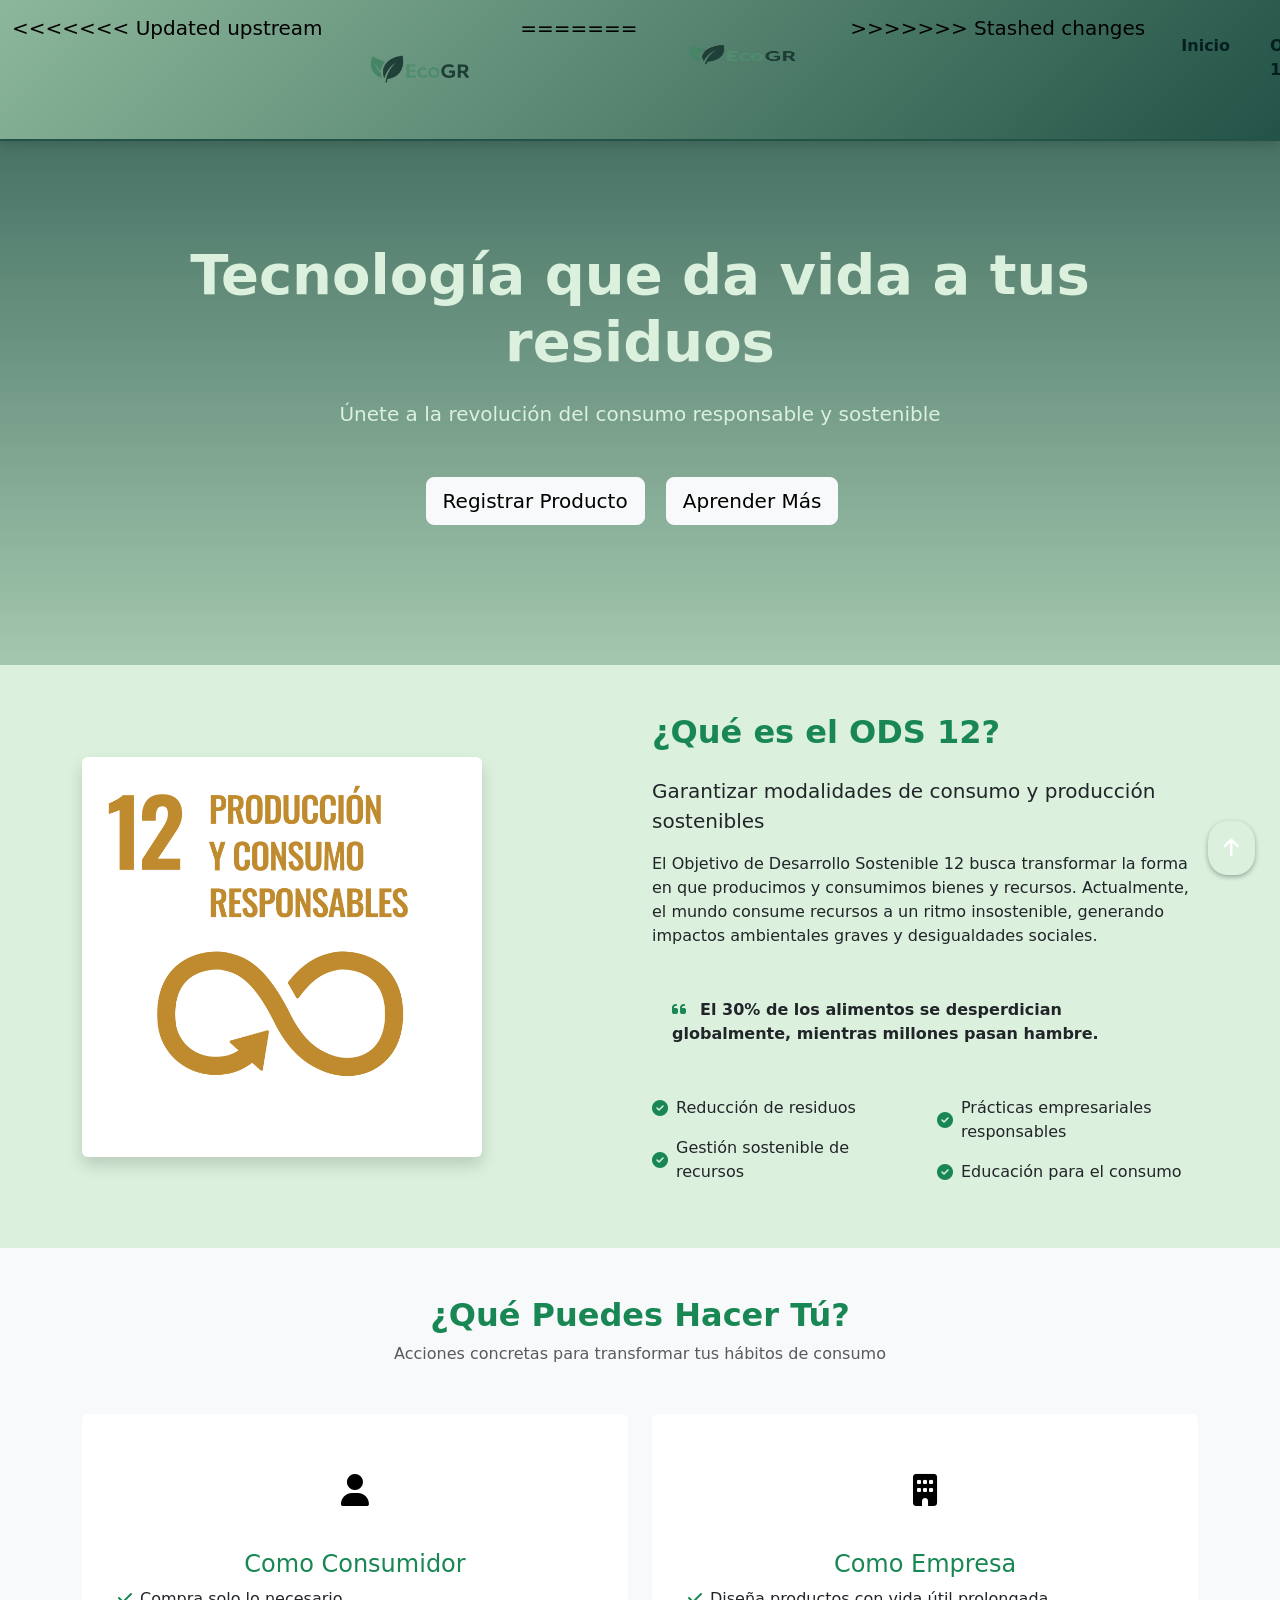
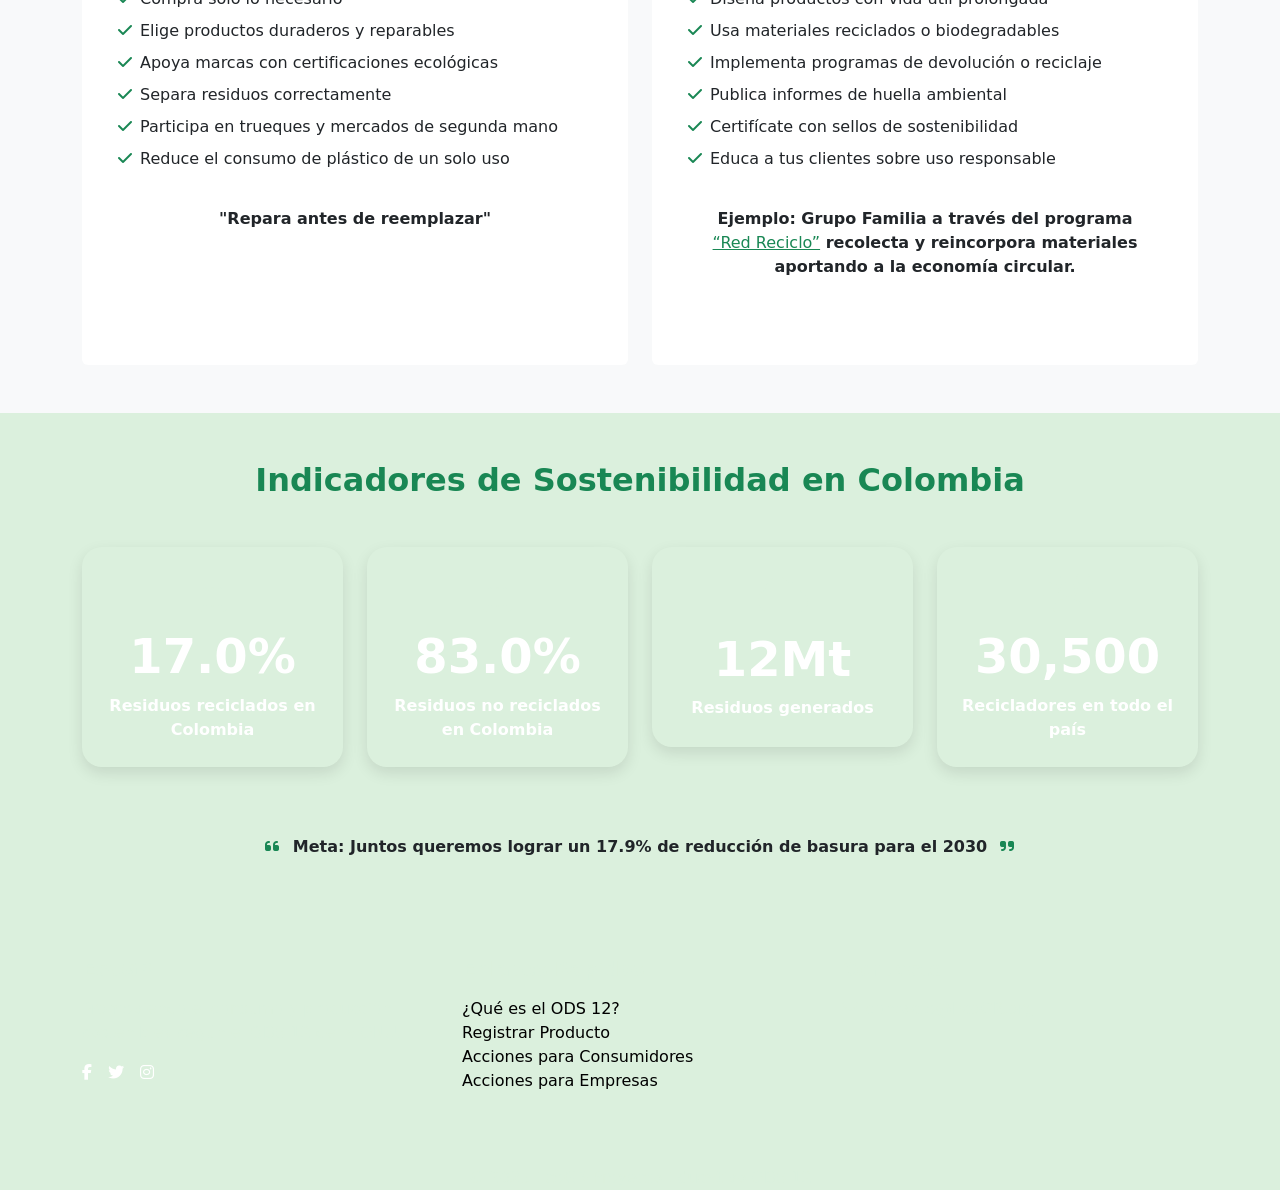
==== commit 6bdf4669: "Merge con cambios locales" ====
--- a/index.html
+++ b/index.html
@@ -7,7 +7,7 @@
     <link rel="stylesheet" href="style/style.css">
     <link href="https://cdn.jsdelivr.net/npm/bootstrap@5.3.0/dist/css/bootstrap.min.css" rel="stylesheet">
     <link rel="stylesheet" href="https://cdnjs.cloudflare.com/ajax/libs/font-awesome/6.4.0/css/all.min.css">
-    <link rel="stylesheet" href="style.css">
+    
 
 </head>
 
@@ -16,7 +16,11 @@
     <nav class="navbar navbar-expand-lg navbar-light bg-light">
     <div class="container-fluid">
     <a class="navbar-brand" href="index.html">
+<<<<<<< Updated upstream
     <img src="img/LogoEcogr.png" alt="Logo CicloConscienteODS12" width="185px" height="110mm" class="d-inline-block align-text-top">
+=======
+    <img src="img/LogoEcogr.png" alt="Logo CicloConscienteODS12" width="200px" height="80px" class="d-inline-block align-text-top">
+>>>>>>> Stashed changes
         
     </a>
             <button class="navbar-toggler" type="button" data-bs-toggle="collapse" data-bs-target="#navbarNav">
@@ -31,8 +35,8 @@
                     <li class="nav-item ms-2"><a class="nav-link btn btn-outline-success btn-sm" href="login.html"><i class="fas fa-sign-in-alt me-1"></i> Iniciar sesión</a>
                     <li class="nav-item"><a class="nav-link" href="#acciones"><strong> Acciones</strong></a></li>
                     <li class="nav-item"><a class="nav-link" href="#impacto"><strong> Impacto</strong></a></li>
-                    <li class="nav-item"><a class="nav-link" href="Doc/Base de datos actualizada.drawio (1).pdf" target="_blank"><strong> Diagrama </strong></a></li>
-                    <li class="nav-item"><a class="nav-link" href="Doc/Base de datos.pdf" target="_blank"><strong> Tabla BD</strong></a></li>
+                    <!-- <li class="nav-item"><a class="nav-link" href="Doc/Base de datos actualizada.drawio (1).pdf" target="_blank"><strong> Diagrama </strong></a></li> -->
+                    <!-- <li class="nav-item"><a class="nav-link" href="Doc/Base de datos.pdf" target="_blank"><strong> Tabla BD</strong></a></li> -->
                 </ul>
             </div>
         </div>
--- a/style/style.css
+++ b/style/style.css
@@ -1,7 +1,13 @@
 :root {
+<<<<<<< Updated upstream
     --verde-oscuro: #235347;   
     --verde-medio: #8CB79B;    
     --crema-fondo: #DBF0DD;    
+=======
+    --verde-oscuro: #235347;   /* Tu color #235347 */
+    --verde-medio: #8CB79B;    /* Tu color #8CB79B */
+    --crema-fondo: #DBF0DD;    /* Tu color #DBF0DD */
+>>>>>>> Stashed changes
     --blanco: #ffffff;
 }
         body {
@@ -333,7 +339,10 @@
     color: var(--verde-medio) !important;
     text-decoration: underline;
 }
-
-
-
-
+<<<<<<< Updated upstream
+
+
+
+
+=======
+>>>>>>> Stashed changes
